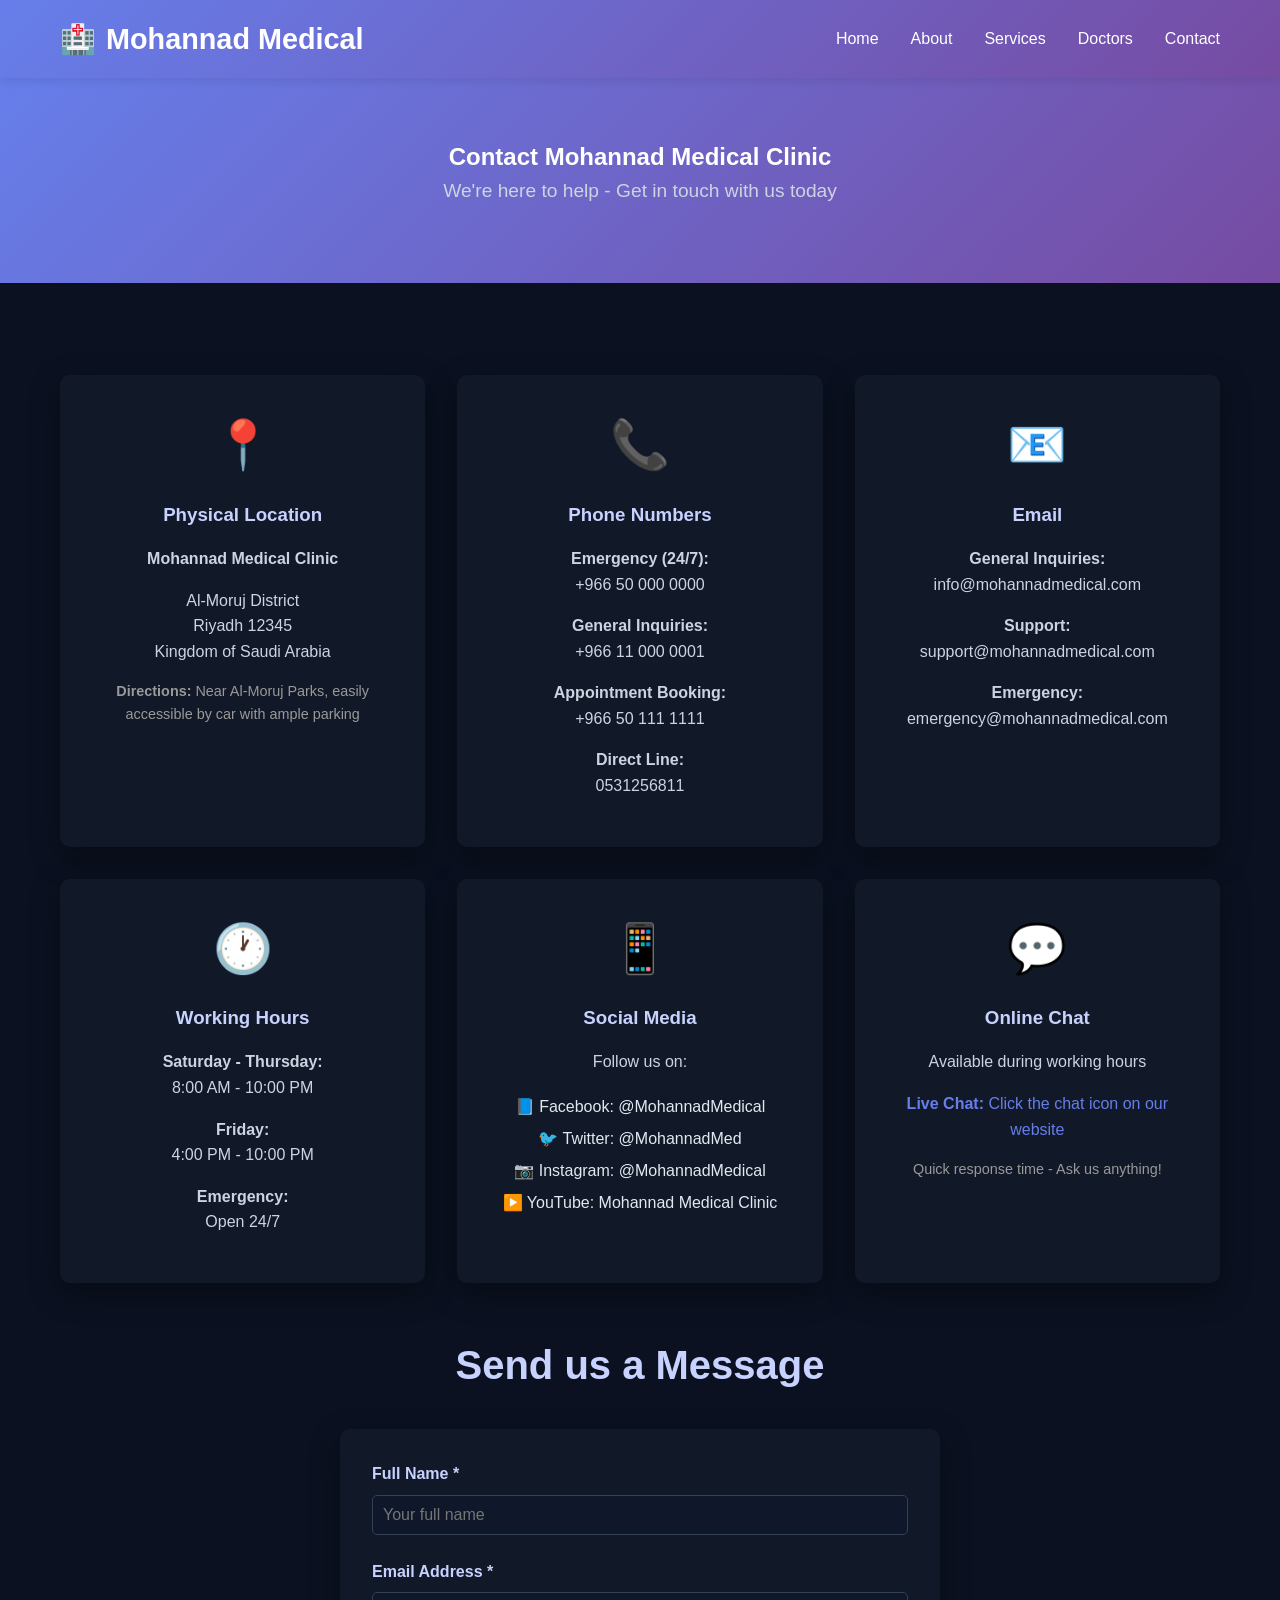
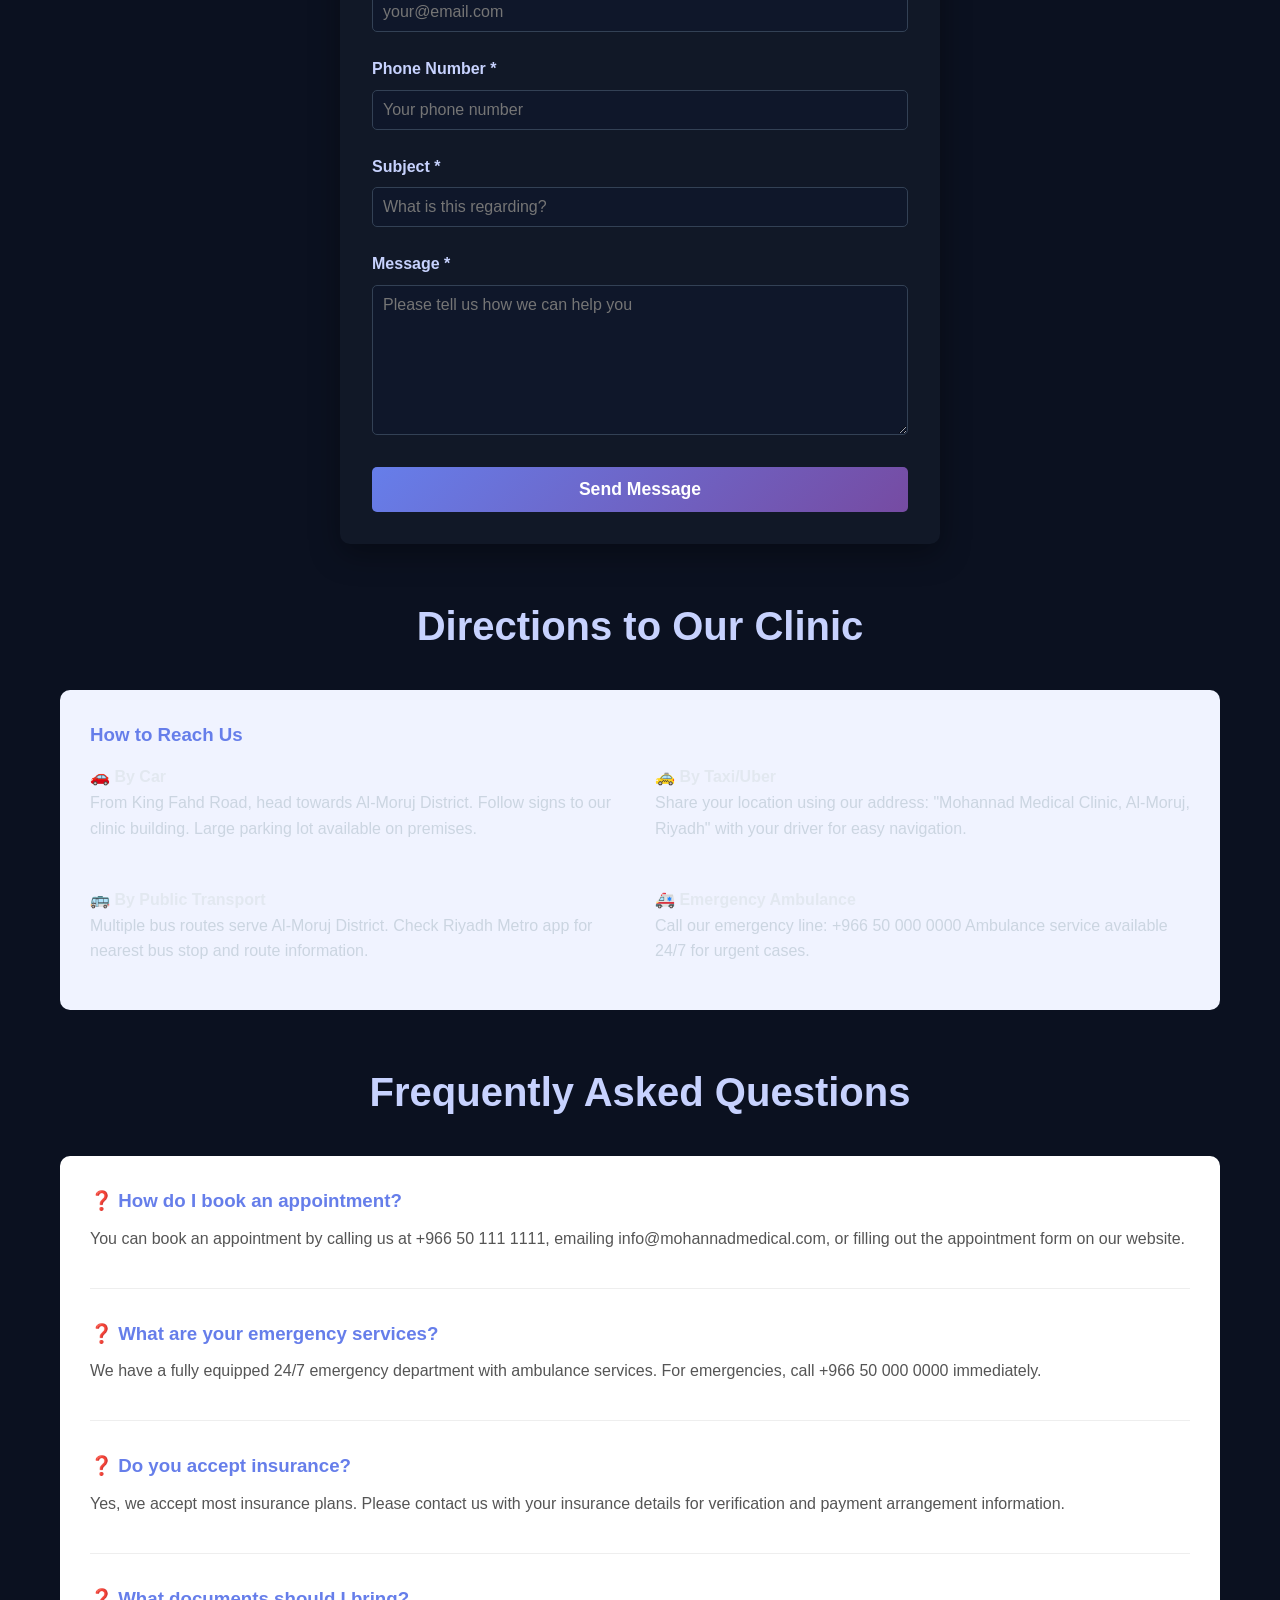
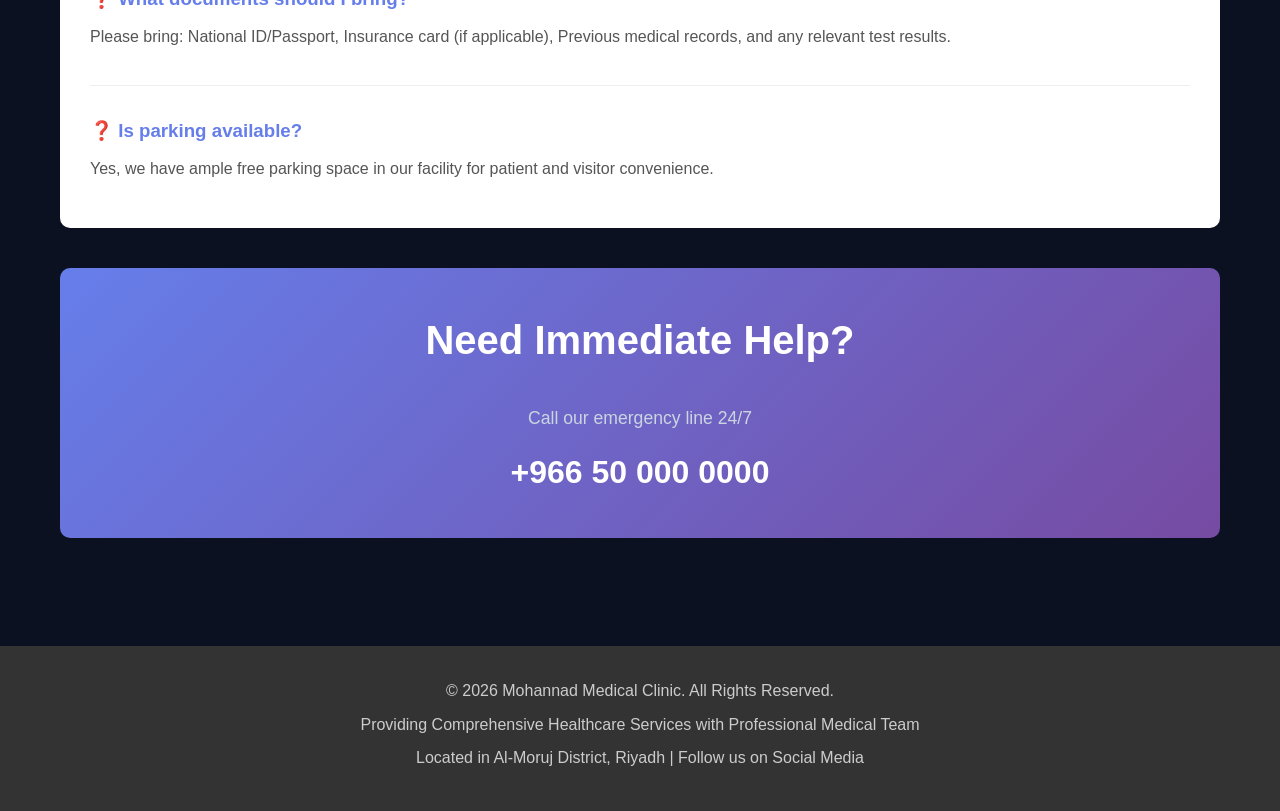
==== medical/contact.html @ deb2c0a9 "Add files via upload" ====
<!DOCTYPE html>
<html lang="en">
<head>
    <meta charset="UTF-8">
    <meta name="viewport" content="width=device-width, initial-scale=1.0">
    <title>Contact Us - Mohannad Medical Clinic</title>
    <link rel="stylesheet" href="css/style.css">
</head>
<body>
    <header>
        <nav>
            <div class="logo">
                <span>🏥</span>
                <span>Mohannad Medical</span>
            </div>
            <ul class="nav-links">
                <li><a href="index.html">Home</a></li>
                <li><a href="about.html">About</a></li>
                <li><a href="services.html">Services</a></li>
                <li><a href="doctors.html">Doctors</a></li>
                <li><a href="contact.html">Contact</a></li>
            </ul>
        </nav>
    </header>

    <section style="background: linear-gradient(135deg, #667eea 0%, #764ba2 100%); color: white; padding: 60px 20px; text-align: center;">
        <div class="container">
            <h1>Contact Mohannad Medical Clinic</h1>
            <p style="font-size: 1.2rem;">We're here to help - Get in touch with us today</p>
        </div>
    </section>

    <section style="padding: 60px 20px;">
        <div class="container">
            <div class="card-grid">
                <div class="card">
                    <div style="font-size: 3rem; margin-bottom: 1rem;">📍</div>
                    <h3>Physical Location</h3>
                    <p><strong>Mohannad Medical Clinic</strong></p>
                    <p>Al-Moruj District<br>Riyadh 12345<br>Kingdom of Saudi Arabia</p>
                    <p style="margin-top: 10px; color: #999; font-size: 0.9rem;">
                        <strong>Directions:</strong> Near Al-Moruj Parks, easily accessible by car with ample parking
                    </p>
                </div>
                
                <div class="card">
                    <div style="font-size: 3rem; margin-bottom: 1rem;">📞</div>
                    <h3>Phone Numbers</h3>
                    <p><strong>Emergency (24/7):</strong><br>+966 50 000 0000</p>
                    <p style="margin-top: 10px;"><strong>General Inquiries:</strong><br>+966 11 000 0001</p>
                    <p style="margin-top: 10px;"><strong>Appointment Booking:</strong><br>+966 50 111 1111</p>
                    <p style="margin-top: 10px;"><strong>Direct Line:</strong><br>0531256811</p>
                </div>
                
                <div class="card">
                    <div style="font-size: 3rem; margin-bottom: 1rem;">📧</div>
                    <h3>Email</h3>
                    <p><strong>General Inquiries:</strong><br>info@mohannadmedical.com</p>
                    <p style="margin-top: 10px;"><strong>Support:</strong><br>support@mohannadmedical.com</p>
                    <p style="margin-top: 10px;"><strong>Emergency:</strong><br>emergency@mohannadmedical.com</p>
                </div>

                <div class="card">
                    <div style="font-size: 3rem; margin-bottom: 1rem;">🕐</div>
                    <h3>Working Hours</h3>
                    <p><strong>Saturday - Thursday:</strong><br>8:00 AM - 10:00 PM</p>
                    <p style="margin-top: 10px;"><strong>Friday:</strong><br>4:00 PM - 10:00 PM</p>
                    <p style="margin-top: 10px;"><strong>Emergency:</strong><br>Open 24/7</p>
                </div>

                <div class="card">
                    <div style="font-size: 3rem; margin-bottom: 1rem;">📱</div>
                    <h3>Social Media</h3>
                    <p>Follow us on:</p>
                    <ul style="list-style: none; margin-top: 10px; line-height: 2;">
                        <li>📘 Facebook: @MohannadMedical</li>
                        <li>🐦 Twitter: @MohannadMed</li>
                        <li>📷 Instagram: @MohannadMedical</li>
                        <li>▶️ YouTube: Mohannad Medical Clinic</li>
                    </ul>
                </div>

                <div class="card">
                    <div style="font-size: 3rem; margin-bottom: 1rem;">💬</div>
                    <h3>Online Chat</h3>
                    <p>Available during working hours</p>
                    <p style="margin-top: 10px; color: #667eea;">
                        <strong>Live Chat:</strong> Click the chat icon on our website
                    </p>
                    <p style="margin-top: 10px; color: #999; font-size: 0.9rem;">
                        Quick response time - Ask us anything!
                    </p>
                </div>
            </div>

            <h2 style="margin-top: 50px;">Send us a Message</h2>
            
            <form class="contact-form" id="contactForm">
                <div class="form-group">
                    <label for="contact-name">Full Name *</label>
                    <input type="text" id="contact-name" required placeholder="Your full name">
                </div>

                <div class="form-group">
                    <label for="contact-email">Email Address *</label>
                    <input type="email" id="contact-email" required placeholder="your@email.com">
                </div>

                <div class="form-group">
                    <label for="contact-phone">Phone Number *</label>
                    <input type="tel" id="contact-phone" required placeholder="Your phone number">
                </div>

                <div class="form-group">
                    <label for="contact-subject">Subject *</label>
                    <input type="text" id="contact-subject" required placeholder="What is this regarding?">
                </div>

                <div class="form-group">
                    <label for="contact-message">Message *</label>
                    <textarea id="contact-message" required placeholder="Please tell us how we can help you"></textarea>
                </div>

                <button type="submit" class="submit-btn">Send Message</button>
            </form>

            <h2 style="margin-top: 50px;">Directions to Our Clinic</h2>
            
            <div style="background: #f0f3ff; padding: 30px; border-radius: 10px; margin: 30px 0;">
                <h3 style="color: #667eea; margin-bottom: 15px;">How to Reach Us</h3>
                
                <div style="display: grid; grid-template-columns: 1fr 1fr; gap: 30px;">
                    <div>
                        <h4>🚗 By Car</h4>
                        <p>From King Fahd Road, head towards Al-Moruj District. 
                        Follow signs to our clinic building. Large parking lot available on premises.</p>
                    </div>
                    
                    <div>
                        <h4>🚕 By Taxi/Uber</h4>
                        <p>Share your location using our address: "Mohannad Medical Clinic, Al-Moruj, Riyadh" 
                        with your driver for easy navigation.</p>
                    </div>

                    <div>
                        <h4>🚌 By Public Transport</h4>
                        <p>Multiple bus routes serve Al-Moruj District. Check Riyadh Metro app for nearest bus stop 
                        and route information.</p>
                    </div>

                    <div>
                        <h4>🚑 Emergency Ambulance</h4>
                        <p>Call our emergency line: +966 50 000 0000 
                        Ambulance service available 24/7 for urgent cases.</p>
                    </div>
                </div>
            </div>

            <h2 style="margin-top: 50px;">Frequently Asked Questions</h2>
            
            <div style="background: white; padding: 30px; border-radius: 10px;">
                <div style="margin-bottom: 30px; padding-bottom: 20px; border-bottom: 1px solid #eee;">
                    <h3 style="color: #667eea; cursor: pointer;">❓ How do I book an appointment?</h3>
                    <p style="margin-top: 10px; color: #555;">
                        You can book an appointment by calling us at +966 50 111 1111, 
                        emailing info@mohannadmedical.com, or filling out the appointment form on our website.
                    </p>
                </div>

                <div style="margin-bottom: 30px; padding-bottom: 20px; border-bottom: 1px solid #eee;">
                    <h3 style="color: #667eea; cursor: pointer;">❓ What are your emergency services?</h3>
                    <p style="margin-top: 10px; color: #555;">
                        We have a fully equipped 24/7 emergency department with ambulance services. 
                        For emergencies, call +966 50 000 0000 immediately.
                    </p>
                </div>

                <div style="margin-bottom: 30px; padding-bottom: 20px; border-bottom: 1px solid #eee;">
                    <h3 style="color: #667eea; cursor: pointer;">❓ Do you accept insurance?</h3>
                    <p style="margin-top: 10px; color: #555;">
                        Yes, we accept most insurance plans. Please contact us with your insurance details 
                        for verification and payment arrangement information.
                    </p>
                </div>

                <div style="margin-bottom: 30px; padding-bottom: 20px; border-bottom: 1px solid #eee;">
                    <h3 style="color: #667eea; cursor: pointer;">❓ What documents should I bring?</h3>
                    <p style="margin-top: 10px; color: #555;">
                        Please bring: National ID/Passport, Insurance card (if applicable), Previous medical records, 
                        and any relevant test results.
                    </p>
                </div>

                <div>
                    <h3 style="color: #667eea; cursor: pointer;">❓ Is parking available?</h3>
                    <p style="margin-top: 10px; color: #555;">
                        Yes, we have ample free parking space in our facility for patient and visitor convenience.
                    </p>
                </div>
            </div>

            <div style="background: linear-gradient(135deg, #667eea 0%, #764ba2 100%); color: white; padding: 40px; border-radius: 10px; margin-top: 40px; text-align: center;">
                <h2 style="color: white;">Need Immediate Help?</h2>
                <p style="font-size: 1.1rem; margin: 15px 0;">Call our emergency line 24/7</p>
                <h3 style="color: white; font-size: 2rem;">+966 50 000 0000</h3>
            </div>
        </div>
    </section>

    <footer>
        <p>&copy; 2026 Mohannad Medical Clinic. All Rights Reserved.</p>
        <p>Providing Comprehensive Healthcare Services with Professional Medical Team</p>
        <p>Located in Al-Moruj District, Riyadh | Follow us on Social Media</p>
    </footer>

    <script src="js/script.js"></script>
    <script>
        document.getElementById('contactForm')?.addEventListener('submit', function(e) {
            e.preventDefault();
            const name = document.getElementById('contact-name').value;
            const email = document.getElementById('contact-email').value;
            
            if(name && email) {
                alert(`Thank you ${name}! Your message has been received. We will respond to ${email} as soon as possible.`);
                this.reset();
            }
        });
    </script>
</body>
</html>
---- medical/css/style.css ----
/* ===== Global Styles ===== */
* {
    margin: 0;
    padding: 0;
    box-sizing: border-box;
}

body {
    font-family: 'Segoe UI', Tahoma, Geneva, Verdana, sans-serif;
    line-height: 1.6;
    color: #e2e8f0;
    background-color: #0b1120;
}

html {
    scroll-behavior: smooth;
}

/* ===== Header & Navigation ===== */
header {
    background: linear-gradient(135deg, #667eea 0%, #764ba2 100%);
    color: white;
    padding: 1rem 0;
    position: sticky;
    top: 0;
    z-index: 100;
    box-shadow: 0 2px 10px rgba(0, 0, 0, 0.1);
}

nav {
    max-width: 1200px;
    margin: 0 auto;
    display: flex;
    justify-content: space-between;
    align-items: center;
    padding: 0 20px;
}

.logo {
    font-size: 1.8rem;
    font-weight: bold;
    display: flex;
    align-items: center;
    gap: 10px;
}

.nav-links {
    display: flex;
    list-style: none;
    gap: 2rem;
}

.nav-links a {
    color: white;
    text-decoration: none;
    transition: opacity 0.3s ease;
    font-weight: 500;
}

.nav-links a:hover {
    opacity: 0.8;
    text-decoration: underline;
}

/* ===== Hero Section ===== */
.hero {
    background: linear-gradient(135deg, #667eea 0%, #764ba2 100%);
    color: white;
    padding: 80px 20px;
    text-align: center;
    min-height: 500px;
    display: flex;
    align-items: center;
    justify-content: center;
}

.hero-content {
    max-width: 1200px;
}

.hero h1 {
    font-size: 3.5rem;
    margin-bottom: 1rem;
    animation: slideInDown 0.8s ease;
}

.hero p {
    font-size: 1.3rem;
    margin-bottom: 2rem;
    opacity: 0.95;
}

.cta-button {
    display: inline-block;
    background-color: #fff;
    color: #667eea;
    padding: 12px 30px;
    border-radius: 50px;
    text-decoration: none;
    font-weight: bold;
    transition: transform 0.3s, box-shadow 0.3s;
    margin: 0 10px;
    cursor: pointer;
    border: none;
    font-size: 1rem;
}

.cta-button:hover {
    transform: translateY(-3px);
    box-shadow: 0 10px 20px rgba(0, 0, 0, 0.2);
}

/* ===== Main Container ===== */
.container {
    max-width: 1200px;
    margin: 0 auto;
    padding: 0 20px;
}

/* ===== Sections ===== */
section {
    padding: 60px 20px;
}

section h2 {
    font-size: 2.5rem;
    color: #c7d2fe;
    margin-bottom: 2rem;
    text-align: center;
}

section p {
    color: #cbd5e1;
    margin-bottom: 1rem;
}

/* ===== Card Grid ===== */
.card-grid {
    display: grid;
    grid-template-columns: repeat(auto-fit, minmax(300px, 1fr));
    gap: 2rem;
    margin-top: 2rem;
}

.card {
    background: #111827;
    border-radius: 10px;
    padding: 2rem;
    box-shadow: 0 10px 30px rgba(0, 0, 0, 0.35);
    transition: transform 0.3s, box-shadow 0.3s;
    text-align: center;
}

.card:hover {
    transform: translateY(-10px);
    box-shadow: 0 14px 35px rgba(0, 0, 0, 0.45);
}

.card img {
    width: 80px;
    height: 80px;
    margin-bottom: 1rem;
    border-radius: 50%;
}

.card h3 {
    color: #c7d2fe;
    margin-bottom: 1rem;
}

/* ===== Doctor Cards ===== */
.doctor-card {
    background: #111827;
    border-radius: 10px;
    overflow: hidden;
    box-shadow: 0 10px 30px rgba(0, 0, 0, 0.35);
    transition: transform 0.3s;
}

.doctor-card:hover {
    transform: scale(1.05);
}

.doctor-image {
    width: 100%;
    height: 250px;
    background: linear-gradient(135deg, #667eea 0%, #764ba2 100%);
    display: flex;
    align-items: center;
    justify-content: center;
    font-size: 3rem;
    color: white;
}

.doctor-info {
    padding: 1.5rem;
}

.doctor-info h3 {
    color: #667eea;
    margin-bottom: 0.5rem;
}

.doctor-info p {
    color: #999;
    font-size: 0.9rem;
}

.specialization {
    color: #764ba2;
    font-weight: bold;
    margin: 0.5rem 0;
}

/* ===== Services Section ===== */
.services {
    background-color: #0f172a;
}

.service-item {
    background: #111827;
    padding: 2rem;
    border-radius: 10px;
    margin-bottom: 2rem;
    border-left: 5px solid #a5b4fc;
}

.service-item h3 {
    color: #a5b4fc;
    margin-bottom: 1rem;
}

/* ===== Testimonials ===== */
.testimonial {
    background: #111827;
    padding: 2rem;
    border-radius: 10px;
    margin-bottom: 2rem;
    border-top: 4px solid #a5b4fc;
    position: relative;
}

.testimonial::before {
    content: '"';
    font-size: 4rem;
    color: #a5b4fc;
    position: absolute;
    top: -10px;
    left: 20px;
    opacity: 0.3;
}

.testimonial p {
    font-style: italic;
    margin-bottom: 1rem;
    color: #cbd5e1;
}

.testimonial-author {
    font-weight: bold;
    color: #c7d2fe;
}

/* ===== Contact Form ===== */
.contact-form {
    max-width: 600px;
    margin: 2rem auto;
    background: #111827;
    padding: 2rem;
    border-radius: 10px;
    box-shadow: 0 10px 30px rgba(0, 0, 0, 0.35);
}

.form-group {
    margin-bottom: 1.5rem;
}

label {
    display: block;
    margin-bottom: 0.5rem;
    color: #c7d2fe;
    font-weight: bold;
}

input, textarea {
    width: 100%;
    padding: 10px;
    border: 1px solid #334155;
    border-radius: 5px;
    font-size: 1rem;
    font-family: inherit;
    transition: border-color 0.3s;
    background: #0f172a;
    color: #e2e8f0;
}

input:focus, textarea:focus {
    outline: none;
    border-color: #a5b4fc;
    box-shadow: 0 0 8px rgba(165, 180, 252, 0.35);
}

textarea {
    resize: vertical;
    min-height: 150px;
}

.submit-btn {
    width: 100%;
    padding: 12px;
    background: linear-gradient(135deg, #667eea 0%, #764ba2 100%);
    color: white;
    border: none;
    border-radius: 5px;
    font-size: 1.1rem;
    font-weight: bold;
    cursor: pointer;
    transition: opacity 0.3s;
}

.submit-btn:hover {
    opacity: 0.9;
}

/* ===== Footer ===== */
footer {
    background: #333;
    color: white;
    text-align: center;
    padding: 2rem;
    margin-top: 3rem;
}

footer p {
    color: #ccc;
    margin-bottom: 0.5rem;
}

/* ===== Media Gallery ===== */
.gallery {
    display: grid;
    grid-template-columns: repeat(auto-fit, minmax(170px, 1fr));
    gap: 1rem;
    margin-top: 2rem;
}

.gallery-item {
    position: relative;
    border-radius: 10px;
    overflow: hidden;
    box-shadow: 0 4px 6px rgba(0, 0, 0, 0.1);
    aspect-ratio: 1 / 1;
    max-width: 260px;
}

.gallery-item img,
.gallery-item video {
    width: 100%;
    height: 100%;
    object-fit: cover;
    transition: transform 0.3s;
}

.gallery-item:hover img,
.gallery-item:hover video {
    transform: scale(1.05);
}

/* ===== Animations ===== */
@keyframes slideInDown {
    from {
        opacity: 0;
        transform: translateY(-30px);
    }
    to {
        opacity: 1;
        transform: translateY(0);
    }
}

@keyframes fadeIn {
    from {
        opacity: 0;
    }
    to {
        opacity: 1;
    }
}

/* ===== Responsive Design ===== */
@media (max-width: 768px) {
    .nav-links {
        gap: 1rem;
        font-size: 0.9rem;
    }

    .hero h1 {
        font-size: 2rem;
    }

    .hero p {
        font-size: 1rem;
    }

    section h2 {
        font-size: 2rem;
    }

    .card-grid {
        grid-template-columns: 1fr;
    }

    .gallery {
        grid-template-columns: 1fr;
    }

    .testimonial::before {
        font-size: 2rem;
    }
}

/* ===== Utility Classes ===== */
.text-center {
    text-align: center;
}

.mt-3 {
    margin-top: 3rem;
}

.mb-3 {
    margin-bottom: 3rem;
}

.hidden {
    display: none;
}

.visible {
    display: block;
}
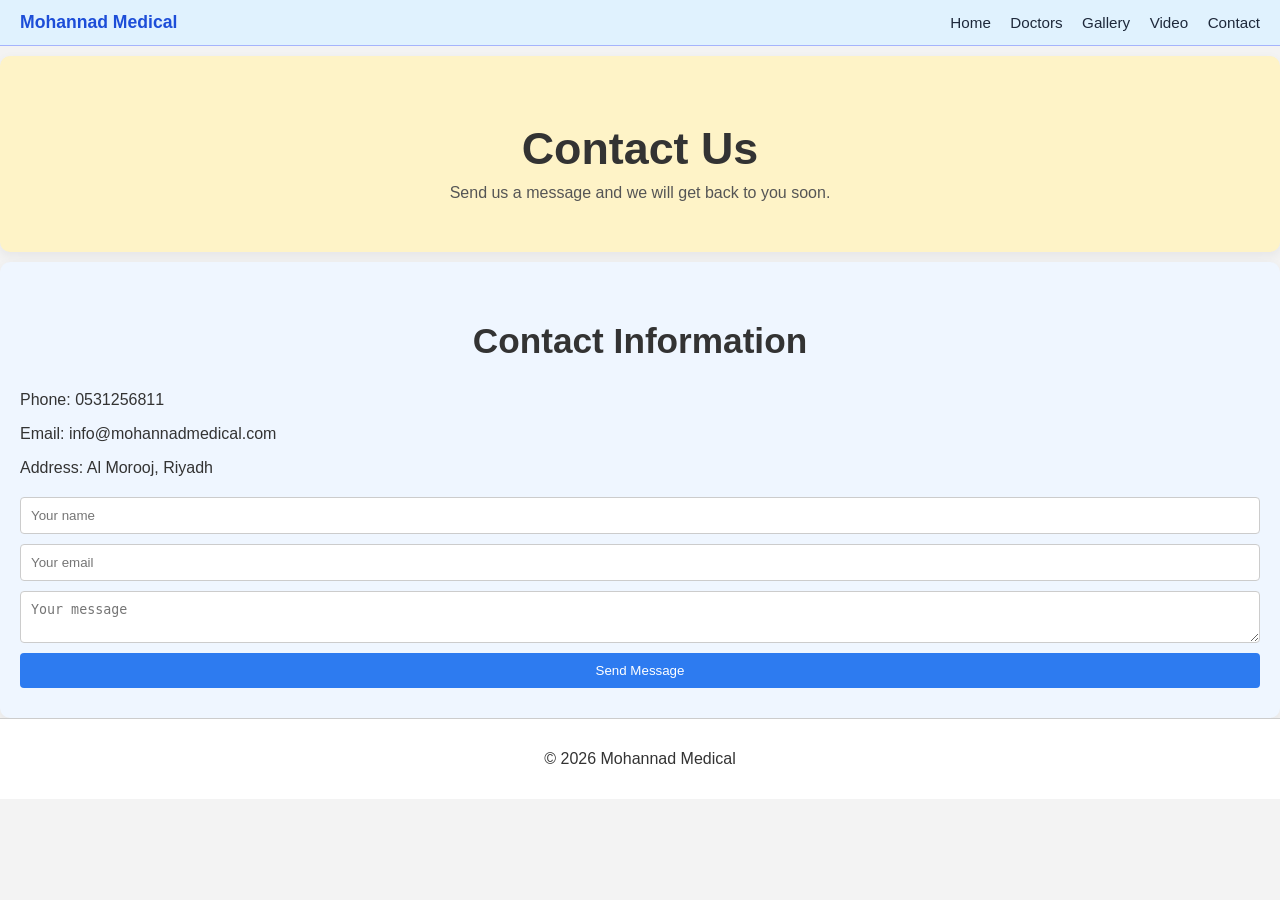
==== commit ab842da3: "Add files via upload" ====
--- a/medical/contact.html
+++ b/medical/contact.html
@@ -1,230 +1,51 @@
 <!DOCTYPE html>
 <html lang="en">
 <head>
-    <meta charset="UTF-8">
-    <meta name="viewport" content="width=device-width, initial-scale=1.0">
-    <title>Contact Us - Mohannad Medical Clinic</title>
-    <link rel="stylesheet" href="css/style.css">
+  <meta charset="UTF-8">
+  <meta name="viewport" content="width=device-width, initial-scale=1.0">
+  <title>Contact - Mohannad Medical</title>
+  <link rel="stylesheet" href="css/style.css">
 </head>
 <body>
-    <header>
-        <nav>
-            <div class="logo">
-                <span>🏥</span>
-                <span>Mohannad Medical</span>
-            </div>
-            <ul class="nav-links">
-                <li><a href="index.html">Home</a></li>
-                <li><a href="about.html">About</a></li>
-                <li><a href="services.html">Services</a></li>
-                <li><a href="doctors.html">Doctors</a></li>
-                <li><a href="contact.html">Contact</a></li>
-            </ul>
-        </nav>
-    </header>
+  <header>
+    <div class="nav">
+      <span class="logo">Mohannad Medical</span>
+      <nav>
+        <a href="index.html">Home</a>
+        <a href="doctors.html">Doctors</a>
+        <a href="gallery.html">Gallery</a>
+        <a href="video.html">Video</a>
+        <a href="contact.html">Contact</a>
+      </nav>
+    </div>
+  </header>
 
-    <section style="background: linear-gradient(135deg, #667eea 0%, #764ba2 100%); color: white; padding: 60px 20px; text-align: center;">
-        <div class="container">
-            <h1>Contact Mohannad Medical Clinic</h1>
-            <p style="font-size: 1.2rem;">We're here to help - Get in touch with us today</p>
-        </div>
-    </section>
+  <section class="section hero">
+    <div class="container">
+      <h1>Contact Us</h1>
+      <p>Send us a message and we will get back to you soon.</p>
+    </div>
+  </section>
 
-    <section style="padding: 60px 20px;">
-        <div class="container">
-            <div class="card-grid">
-                <div class="card">
-                    <div style="font-size: 3rem; margin-bottom: 1rem;">📍</div>
-                    <h3>Physical Location</h3>
-                    <p><strong>Mohannad Medical Clinic</strong></p>
-                    <p>Al-Moruj District<br>Riyadh 12345<br>Kingdom of Saudi Arabia</p>
-                    <p style="margin-top: 10px; color: #999; font-size: 0.9rem;">
-                        <strong>Directions:</strong> Near Al-Moruj Parks, easily accessible by car with ample parking
-                    </p>
-                </div>
-                
-                <div class="card">
-                    <div style="font-size: 3rem; margin-bottom: 1rem;">📞</div>
-                    <h3>Phone Numbers</h3>
-                    <p><strong>Emergency (24/7):</strong><br>+966 50 000 0000</p>
-                    <p style="margin-top: 10px;"><strong>General Inquiries:</strong><br>+966 11 000 0001</p>
-                    <p style="margin-top: 10px;"><strong>Appointment Booking:</strong><br>+966 50 111 1111</p>
-                    <p style="margin-top: 10px;"><strong>Direct Line:</strong><br>0531256811</p>
-                </div>
-                
-                <div class="card">
-                    <div style="font-size: 3rem; margin-bottom: 1rem;">📧</div>
-                    <h3>Email</h3>
-                    <p><strong>General Inquiries:</strong><br>info@mohannadmedical.com</p>
-                    <p style="margin-top: 10px;"><strong>Support:</strong><br>support@mohannadmedical.com</p>
-                    <p style="margin-top: 10px;"><strong>Emergency:</strong><br>emergency@mohannadmedical.com</p>
-                </div>
+  <section class="section light">
+    <div class="container">
+      <h2>Contact Information</h2>
+      <p>Phone: 0531256811</p>
+      <p>Email: info@mohannadmedical.com</p>
+      <p>Address: Al Morooj, Riyadh</p>
+      <form id="contactForm" class="contact-form">
+        <input type="text" id="name" placeholder="Your name" required>
+        <input type="email" id="email" placeholder="Your email" required>
+        <textarea id="message" placeholder="Your message" required></textarea>
+        <button type="submit">Send Message</button>
+      </form>
+    </div>
+  </section>
 
-                <div class="card">
-                    <div style="font-size: 3rem; margin-bottom: 1rem;">🕐</div>
-                    <h3>Working Hours</h3>
-                    <p><strong>Saturday - Thursday:</strong><br>8:00 AM - 10:00 PM</p>
-                    <p style="margin-top: 10px;"><strong>Friday:</strong><br>4:00 PM - 10:00 PM</p>
-                    <p style="margin-top: 10px;"><strong>Emergency:</strong><br>Open 24/7</p>
-                </div>
-
-                <div class="card">
-                    <div style="font-size: 3rem; margin-bottom: 1rem;">📱</div>
-                    <h3>Social Media</h3>
-                    <p>Follow us on:</p>
-                    <ul style="list-style: none; margin-top: 10px; line-height: 2;">
-                        <li>📘 Facebook: @MohannadMedical</li>
-                        <li>🐦 Twitter: @MohannadMed</li>
-                        <li>📷 Instagram: @MohannadMedical</li>
-                        <li>▶️ YouTube: Mohannad Medical Clinic</li>
-                    </ul>
-                </div>
-
-                <div class="card">
-                    <div style="font-size: 3rem; margin-bottom: 1rem;">💬</div>
-                    <h3>Online Chat</h3>
-                    <p>Available during working hours</p>
-                    <p style="margin-top: 10px; color: #667eea;">
-                        <strong>Live Chat:</strong> Click the chat icon on our website
-                    </p>
-                    <p style="margin-top: 10px; color: #999; font-size: 0.9rem;">
-                        Quick response time - Ask us anything!
-                    </p>
-                </div>
-            </div>
-
-            <h2 style="margin-top: 50px;">Send us a Message</h2>
-            
-            <form class="contact-form" id="contactForm">
-                <div class="form-group">
-                    <label for="contact-name">Full Name *</label>
-                    <input type="text" id="contact-name" required placeholder="Your full name">
-                </div>
-
-                <div class="form-group">
-                    <label for="contact-email">Email Address *</label>
-                    <input type="email" id="contact-email" required placeholder="your@email.com">
-                </div>
-
-                <div class="form-group">
-                    <label for="contact-phone">Phone Number *</label>
-                    <input type="tel" id="contact-phone" required placeholder="Your phone number">
-                </div>
-
-                <div class="form-group">
-                    <label for="contact-subject">Subject *</label>
-                    <input type="text" id="contact-subject" required placeholder="What is this regarding?">
-                </div>
-
-                <div class="form-group">
-                    <label for="contact-message">Message *</label>
-                    <textarea id="contact-message" required placeholder="Please tell us how we can help you"></textarea>
-                </div>
-
-                <button type="submit" class="submit-btn">Send Message</button>
-            </form>
-
-            <h2 style="margin-top: 50px;">Directions to Our Clinic</h2>
-            
-            <div style="background: #f0f3ff; padding: 30px; border-radius: 10px; margin: 30px 0;">
-                <h3 style="color: #667eea; margin-bottom: 15px;">How to Reach Us</h3>
-                
-                <div style="display: grid; grid-template-columns: 1fr 1fr; gap: 30px;">
-                    <div>
-                        <h4>🚗 By Car</h4>
-                        <p>From King Fahd Road, head towards Al-Moruj District. 
-                        Follow signs to our clinic building. Large parking lot available on premises.</p>
-                    </div>
-                    
-                    <div>
-                        <h4>🚕 By Taxi/Uber</h4>
-                        <p>Share your location using our address: "Mohannad Medical Clinic, Al-Moruj, Riyadh" 
-                        with your driver for easy navigation.</p>
-                    </div>
-
-                    <div>
-                        <h4>🚌 By Public Transport</h4>
-                        <p>Multiple bus routes serve Al-Moruj District. Check Riyadh Metro app for nearest bus stop 
-                        and route information.</p>
-                    </div>
-
-                    <div>
-                        <h4>🚑 Emergency Ambulance</h4>
-                        <p>Call our emergency line: +966 50 000 0000 
-                        Ambulance service available 24/7 for urgent cases.</p>
-                    </div>
-                </div>
-            </div>
-
-            <h2 style="margin-top: 50px;">Frequently Asked Questions</h2>
-            
-            <div style="background: white; padding: 30px; border-radius: 10px;">
-                <div style="margin-bottom: 30px; padding-bottom: 20px; border-bottom: 1px solid #eee;">
-                    <h3 style="color: #667eea; cursor: pointer;">❓ How do I book an appointment?</h3>
-                    <p style="margin-top: 10px; color: #555;">
-                        You can book an appointment by calling us at +966 50 111 1111, 
-                        emailing info@mohannadmedical.com, or filling out the appointment form on our website.
-                    </p>
-                </div>
-
-                <div style="margin-bottom: 30px; padding-bottom: 20px; border-bottom: 1px solid #eee;">
-                    <h3 style="color: #667eea; cursor: pointer;">❓ What are your emergency services?</h3>
-                    <p style="margin-top: 10px; color: #555;">
-                        We have a fully equipped 24/7 emergency department with ambulance services. 
-                        For emergencies, call +966 50 000 0000 immediately.
-                    </p>
-                </div>
-
-                <div style="margin-bottom: 30px; padding-bottom: 20px; border-bottom: 1px solid #eee;">
-                    <h3 style="color: #667eea; cursor: pointer;">❓ Do you accept insurance?</h3>
-                    <p style="margin-top: 10px; color: #555;">
-                        Yes, we accept most insurance plans. Please contact us with your insurance details 
-                        for verification and payment arrangement information.
-                    </p>
-                </div>
-
-                <div style="margin-bottom: 30px; padding-bottom: 20px; border-bottom: 1px solid #eee;">
-                    <h3 style="color: #667eea; cursor: pointer;">❓ What documents should I bring?</h3>
-                    <p style="margin-top: 10px; color: #555;">
-                        Please bring: National ID/Passport, Insurance card (if applicable), Previous medical records, 
-                        and any relevant test results.
-                    </p>
-                </div>
-
-                <div>
-                    <h3 style="color: #667eea; cursor: pointer;">❓ Is parking available?</h3>
-                    <p style="margin-top: 10px; color: #555;">
-                        Yes, we have ample free parking space in our facility for patient and visitor convenience.
-                    </p>
-                </div>
-            </div>
-
-            <div style="background: linear-gradient(135deg, #667eea 0%, #764ba2 100%); color: white; padding: 40px; border-radius: 10px; margin-top: 40px; text-align: center;">
-                <h2 style="color: white;">Need Immediate Help?</h2>
-                <p style="font-size: 1.1rem; margin: 15px 0;">Call our emergency line 24/7</p>
-                <h3 style="color: white; font-size: 2rem;">+966 50 000 0000</h3>
-            </div>
-        </div>
-    </section>
-
-    <footer>
-        <p>&copy; 2026 Mohannad Medical Clinic. All Rights Reserved.</p>
-        <p>Providing Comprehensive Healthcare Services with Professional Medical Team</p>
-        <p>Located in Al-Moruj District, Riyadh | Follow us on Social Media</p>
-    </footer>
-
-    <script src="js/script.js"></script>
-    <script>
-        document.getElementById('contactForm')?.addEventListener('submit', function(e) {
-            e.preventDefault();
-            const name = document.getElementById('contact-name').value;
-            const email = document.getElementById('contact-email').value;
-            
-            if(name && email) {
-                alert(`Thank you ${name}! Your message has been received. We will respond to ${email} as soon as possible.`);
-                this.reset();
-            }
-        });
-    </script>
+  <footer>
+    <div class="container footer-inner">
+      <p>© 2026 Mohannad Medical</p>
+    </div>
+  </footer>
 </body>
-</html>
+</html>
--- a/medical/css/style.css
+++ b/medical/css/style.css
@@ -1,441 +1,184 @@
-/* ===== Global Styles ===== */
-* {
-    margin: 0;
-    padding: 0;
-    box-sizing: border-box;
-}
-
-body {
-    font-family: 'Segoe UI', Tahoma, Geneva, Verdana, sans-serif;
-    line-height: 1.6;
-    color: #e2e8f0;
-    background-color: #0b1120;
-}
-
-html {
-    scroll-behavior: smooth;
-}
-
-/* ===== Header & Navigation ===== */
-header {
-    background: linear-gradient(135deg, #667eea 0%, #764ba2 100%);
-    color: white;
-    padding: 1rem 0;
-    position: sticky;
-    top: 0;
-    z-index: 100;
-    box-shadow: 0 2px 10px rgba(0, 0, 0, 0.1);
-}
-
-nav {
-    max-width: 1200px;
-    margin: 0 auto;
-    display: flex;
-    justify-content: space-between;
-    align-items: center;
-    padding: 0 20px;
-}
-
-.logo {
-    font-size: 1.8rem;
-    font-weight: bold;
-    display: flex;
-    align-items: center;
-    gap: 10px;
-}
-
-.nav-links {
-    display: flex;
-    list-style: none;
-    gap: 2rem;
-}
-
-.nav-links a {
-    color: white;
-    text-decoration: none;
-    transition: opacity 0.3s ease;
-    font-weight: 500;
-}
-
-.nav-links a:hover {
-    opacity: 0.8;
-    text-decoration: underline;
-}
-
-/* ===== Hero Section ===== */
-.hero {
-    background: linear-gradient(135deg, #667eea 0%, #764ba2 100%);
-    color: white;
-    padding: 80px 20px;
-    text-align: center;
-    min-height: 500px;
-    display: flex;
-    align-items: center;
-    justify-content: center;
-}
-
-.hero-content {
-    max-width: 1200px;
-}
-
-.hero h1 {
-    font-size: 3.5rem;
-    margin-bottom: 1rem;
-    animation: slideInDown 0.8s ease;
-}
-
-.hero p {
-    font-size: 1.3rem;
-    margin-bottom: 2rem;
-    opacity: 0.95;
-}
-
-.cta-button {
-    display: inline-block;
-    background-color: #fff;
-    color: #667eea;
-    padding: 12px 30px;
-    border-radius: 50px;
-    text-decoration: none;
-    font-weight: bold;
-    transition: transform 0.3s, box-shadow 0.3s;
-    margin: 0 10px;
-    cursor: pointer;
-    border: none;
-    font-size: 1rem;
-}
-
-.cta-button:hover {
-    transform: translateY(-3px);
-    box-shadow: 0 10px 20px rgba(0, 0, 0, 0.2);
-}
-
-/* ===== Main Container ===== */
-.container {
-    max-width: 1200px;
-    margin: 0 auto;
-    padding: 0 20px;
-}
-
-/* ===== Sections ===== */
-section {
-    padding: 60px 20px;
-}
-
-section h2 {
-    font-size: 2.5rem;
-    color: #c7d2fe;
-    margin-bottom: 2rem;
-    text-align: center;
-}
-
-section p {
-    color: #cbd5e1;
-    margin-bottom: 1rem;
-}
-
-/* ===== Card Grid ===== */
-.card-grid {
-    display: grid;
-    grid-template-columns: repeat(auto-fit, minmax(300px, 1fr));
-    gap: 2rem;
-    margin-top: 2rem;
-}
-
-.card {
-    background: #111827;
-    border-radius: 10px;
-    padding: 2rem;
-    box-shadow: 0 10px 30px rgba(0, 0, 0, 0.35);
-    transition: transform 0.3s, box-shadow 0.3s;
-    text-align: center;
-}
-
-.card:hover {
-    transform: translateY(-10px);
-    box-shadow: 0 14px 35px rgba(0, 0, 0, 0.45);
-}
-
-.card img {
-    width: 80px;
-    height: 80px;
-    margin-bottom: 1rem;
-    border-radius: 50%;
-}
-
-.card h3 {
-    color: #c7d2fe;
-    margin-bottom: 1rem;
-}
-
-/* ===== Doctor Cards ===== */
-.doctor-card {
-    background: #111827;
-    border-radius: 10px;
-    overflow: hidden;
-    box-shadow: 0 10px 30px rgba(0, 0, 0, 0.35);
-    transition: transform 0.3s;
-}
-
-.doctor-card:hover {
-    transform: scale(1.05);
-}
-
-.doctor-image {
-    width: 100%;
-    height: 250px;
-    background: linear-gradient(135deg, #667eea 0%, #764ba2 100%);
-    display: flex;
-    align-items: center;
-    justify-content: center;
-    font-size: 3rem;
-    color: white;
-}
-
-.doctor-info {
-    padding: 1.5rem;
-}
-
-.doctor-info h3 {
-    color: #667eea;
-    margin-bottom: 0.5rem;
-}
-
-.doctor-info p {
-    color: #999;
-    font-size: 0.9rem;
-}
-
-.specialization {
-    color: #764ba2;
-    font-weight: bold;
-    margin: 0.5rem 0;
-}
-
-/* ===== Services Section ===== */
-.services {
-    background-color: #0f172a;
-}
-
-.service-item {
-    background: #111827;
-    padding: 2rem;
-    border-radius: 10px;
-    margin-bottom: 2rem;
-    border-left: 5px solid #a5b4fc;
-}
-
-.service-item h3 {
-    color: #a5b4fc;
-    margin-bottom: 1rem;
-}
-
-/* ===== Testimonials ===== */
-.testimonial {
-    background: #111827;
-    padding: 2rem;
-    border-radius: 10px;
-    margin-bottom: 2rem;
-    border-top: 4px solid #a5b4fc;
-    position: relative;
-}
-
-.testimonial::before {
-    content: '"';
-    font-size: 4rem;
-    color: #a5b4fc;
-    position: absolute;
-    top: -10px;
-    left: 20px;
-    opacity: 0.3;
-}
-
-.testimonial p {
-    font-style: italic;
-    margin-bottom: 1rem;
-    color: #cbd5e1;
-}
-
-.testimonial-author {
-    font-weight: bold;
-    color: #c7d2fe;
-}
-
-/* ===== Contact Form ===== */
-.contact-form {
-    max-width: 600px;
-    margin: 2rem auto;
-    background: #111827;
-    padding: 2rem;
-    border-radius: 10px;
-    box-shadow: 0 10px 30px rgba(0, 0, 0, 0.35);
-}
-
-.form-group {
-    margin-bottom: 1.5rem;
-}
-
-label {
-    display: block;
-    margin-bottom: 0.5rem;
-    color: #c7d2fe;
-    font-weight: bold;
-}
-
-input, textarea {
-    width: 100%;
-    padding: 10px;
-    border: 1px solid #334155;
-    border-radius: 5px;
-    font-size: 1rem;
-    font-family: inherit;
-    transition: border-color 0.3s;
-    background: #0f172a;
-    color: #e2e8f0;
-}
-
-input:focus, textarea:focus {
-    outline: none;
-    border-color: #a5b4fc;
-    box-shadow: 0 0 8px rgba(165, 180, 252, 0.35);
-}
-
-textarea {
-    resize: vertical;
-    min-height: 150px;
-}
-
-.submit-btn {
-    width: 100%;
-    padding: 12px;
-    background: linear-gradient(135deg, #667eea 0%, #764ba2 100%);
-    color: white;
-    border: none;
-    border-radius: 5px;
-    font-size: 1.1rem;
-    font-weight: bold;
-    cursor: pointer;
-    transition: opacity 0.3s;
-}
-
-.submit-btn:hover {
-    opacity: 0.9;
-}
-
-/* ===== Footer ===== */
-footer {
-    background: #333;
-    color: white;
-    text-align: center;
-    padding: 2rem;
-    margin-top: 3rem;
-}
-
-footer p {
-    color: #ccc;
-    margin-bottom: 0.5rem;
-}
-
-/* ===== Media Gallery ===== */
-.gallery {
-    display: grid;
-    grid-template-columns: repeat(auto-fit, minmax(170px, 1fr));
-    gap: 1rem;
-    margin-top: 2rem;
-}
-
-.gallery-item {
-    position: relative;
-    border-radius: 10px;
-    overflow: hidden;
-    box-shadow: 0 4px 6px rgba(0, 0, 0, 0.1);
-    aspect-ratio: 1 / 1;
-    max-width: 260px;
-}
-
-.gallery-item img,
-.gallery-item video {
-    width: 100%;
-    height: 100%;
-    object-fit: cover;
-    transition: transform 0.3s;
-}
-
-.gallery-item:hover img,
-.gallery-item:hover video {
-    transform: scale(1.05);
-}
-
-/* ===== Animations ===== */
-@keyframes slideInDown {
-    from {
-        opacity: 0;
-        transform: translateY(-30px);
-    }
-    to {
-        opacity: 1;
-        transform: translateY(0);
-    }
-}
-
-@keyframes fadeIn {
-    from {
-        opacity: 0;
-    }
-    to {
-        opacity: 1;
-    }
-}
-
-/* ===== Responsive Design ===== */
-@media (max-width: 768px) {
-    .nav-links {
-        gap: 1rem;
-        font-size: 0.9rem;
-    }
-
-    .hero h1 {
-        font-size: 2rem;
-    }
-
-    .hero p {
-        font-size: 1rem;
-    }
-
-    section h2 {
-        font-size: 2rem;
-    }
-
-    .card-grid {
-        grid-template-columns: 1fr;
-    }
-
-    .gallery {
-        grid-template-columns: 1fr;
-    }
-
-    .testimonial::before {
-        font-size: 2rem;
-    }
-}
-
-/* ===== Utility Classes ===== */
-.text-center {
-    text-align: center;
-}
-
-.mt-3 {
-    margin-top: 3rem;
-}
-
-.mb-3 {
-    margin-bottom: 3rem;
-}
-
-.hidden {
-    display: none;
-}
-
-.visible {
-    display: block;
-}
+﻿body {
+  font-family: Arial, sans-serif;
+  margin: 0;
+  padding: 0;
+  background: #f3f3f3;
+  color: #333;
+}
+
+h1,
+h2,
+h3 {
+  text-align: center;
+}
+
+h1 {
+  font-size: 2.8rem;
+}
+
+h2 {
+  font-size: 2.2rem;
+}
+
+h3 {
+  font-size: 1.2rem;
+}
+
+header {
+  background: #e0f2fe;
+  border-bottom: 1px solid #a5b4fc;
+  padding: 12px 20px;
+}
+
+.nav {
+  display: flex;
+  justify-content: space-between;
+  align-items: center;
+}
+
+.logo {
+  font-weight: bold;
+  font-size: 1.1rem;
+  color: #1d4ed8;
+}
+
+nav a {
+  margin-left: 15px;
+  text-decoration: none;
+  color: #1e293b;
+  font-size: 0.95rem;
+}
+
+nav a:hover {
+  text-decoration: underline;
+}
+
+.section {
+  padding: 30px 20px;
+  background: #ffffff;
+  margin-top: 10px;
+  border-radius: 10px;
+  box-shadow: 0 4px 12px rgba(15, 23, 42, 0.06);
+}
+
+.hero {
+  background: #fef3c7;
+  text-align: center;
+}
+
+.hero h1 {
+  margin-bottom: 10px;
+}
+
+.hero p {
+  max-width: 600px;
+  margin: 0 auto 20px;
+  color: #555;
+}
+
+.hero-image {
+  width: 100%;
+  max-width: 600px;
+  display: block;
+  margin: 0 auto;
+  border: 1px solid #ddd;
+}
+
+.card-row {
+  display: flex;
+  gap: 10px;
+  flex-wrap: wrap;
+}
+
+.card {
+  background: #eef2ff;
+  border: 1px solid #c7d2fe;
+  padding: 16px;
+  flex: 1 1 calc(33% - 20px);
+  min-width: 200px;
+  border-radius: 8px;
+}
+
+.card h3 {
+  margin-top: 0;
+}
+
+.light {
+  background: #eff6ff;
+}
+
+.video-card {
+  background: #000;
+  padding: 10px;
+  width: 100%;
+  max-width: 820px;
+  margin: 0 auto;
+  border-radius: 10px;
+  overflow: hidden;
+}
+
+video {
+  width: 100%;
+  height: auto;
+  object-fit: contain;
+  display: block;
+}
+
+.gallery {
+  display: flex;
+  flex-wrap: wrap;
+  gap: 10px;
+}
+
+.gallery img {
+  width: 100%;
+  max-width: calc(33% - 10px);
+  display: block;
+  border: 1px solid #ddd;
+}
+
+.contact-form {
+  margin-top: 20px;
+  display: grid;
+  gap: 10px;
+}
+
+.contact-form input,
+.contact-form textarea {
+  padding: 10px;
+  border: 1px solid #ccc;
+  border-radius: 4px;
+  width: 100%;
+  box-sizing: border-box;
+}
+
+.contact-form button {
+  padding: 10px;
+  border: none;
+  background: #2d7bf0;
+  color: white;
+  cursor: pointer;
+  border-radius: 4px;
+}
+
+.contact-form button:hover {
+  background: #1a5ad4;
+}
+
+footer {
+  background: #ffffff;
+  padding: 15px 20px;
+  text-align: center;
+  border-top: 1px solid #ccc;
+}
+
+@media (max-width: 800px) {
+  .card-row,
+  .gallery {
+    flex-direction: column;
+  }
+
+  .gallery img {
+    max-width: 100%;
+  }
+}
